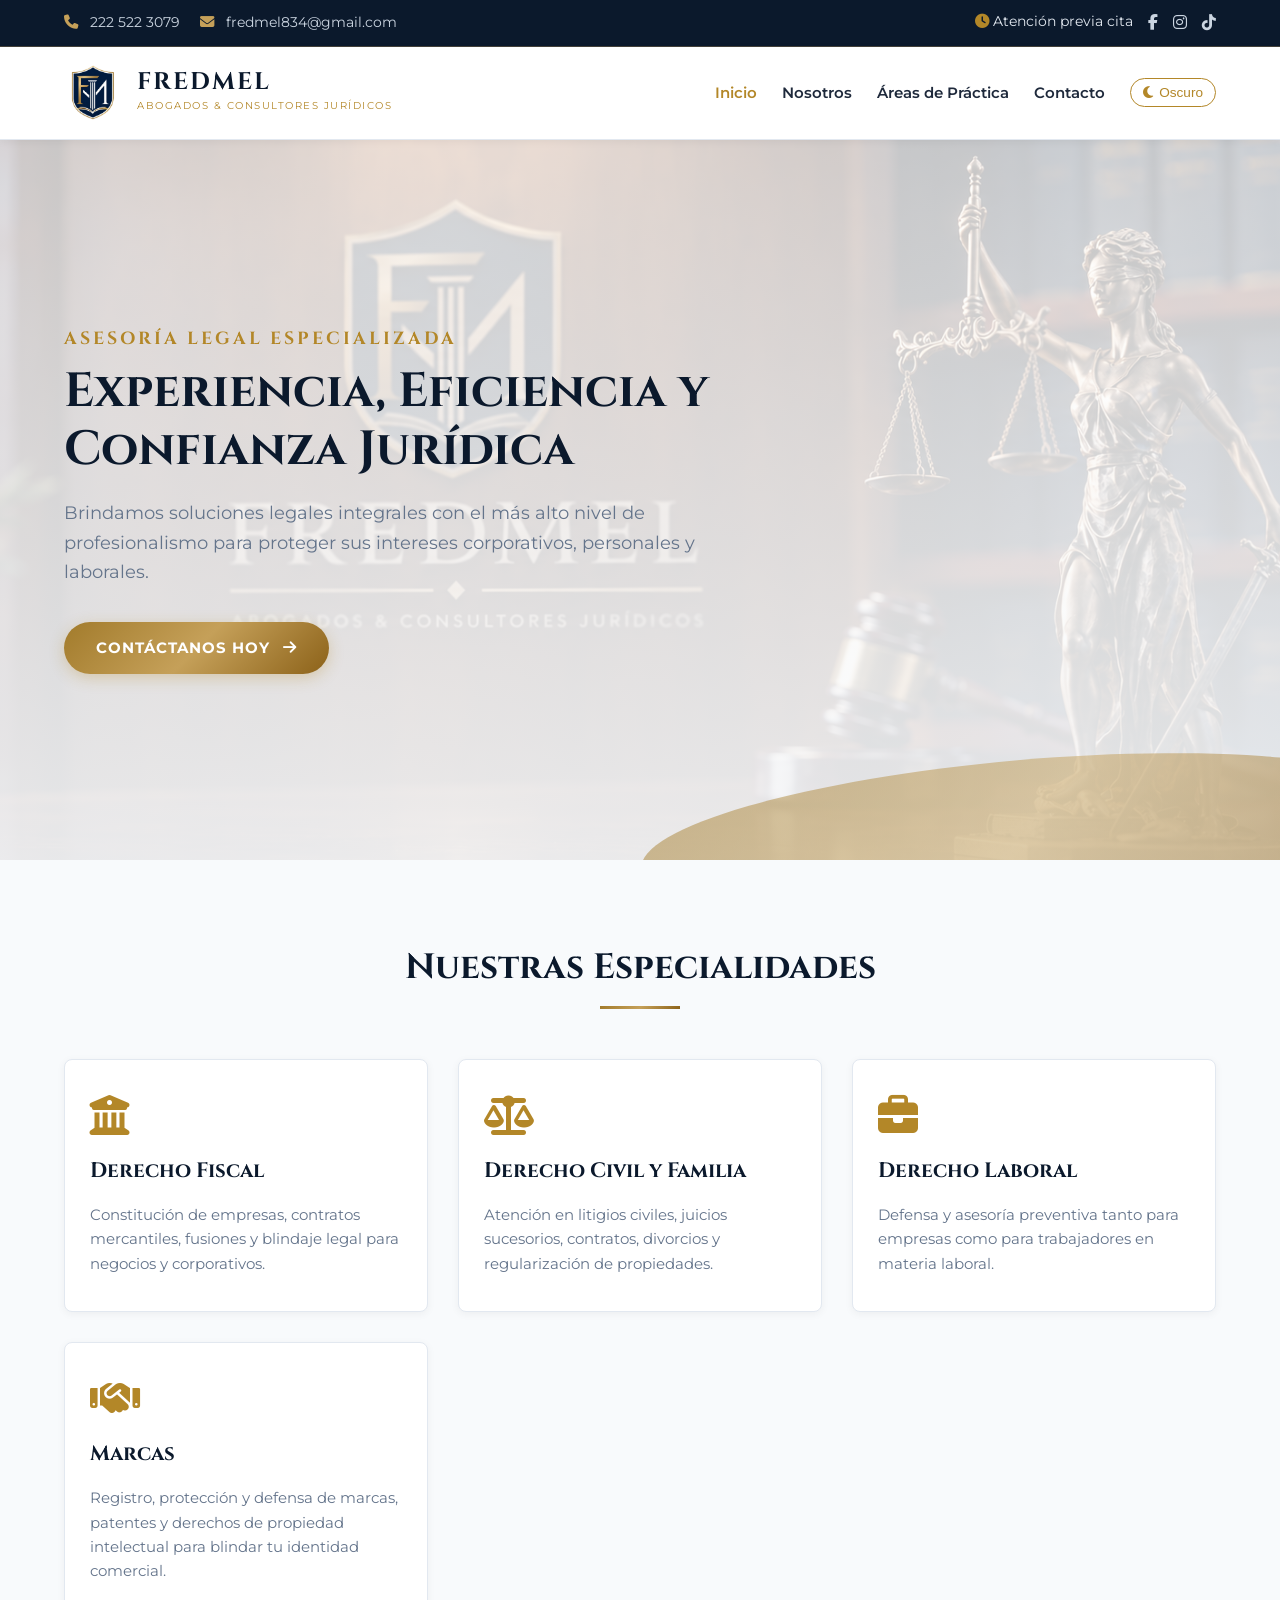
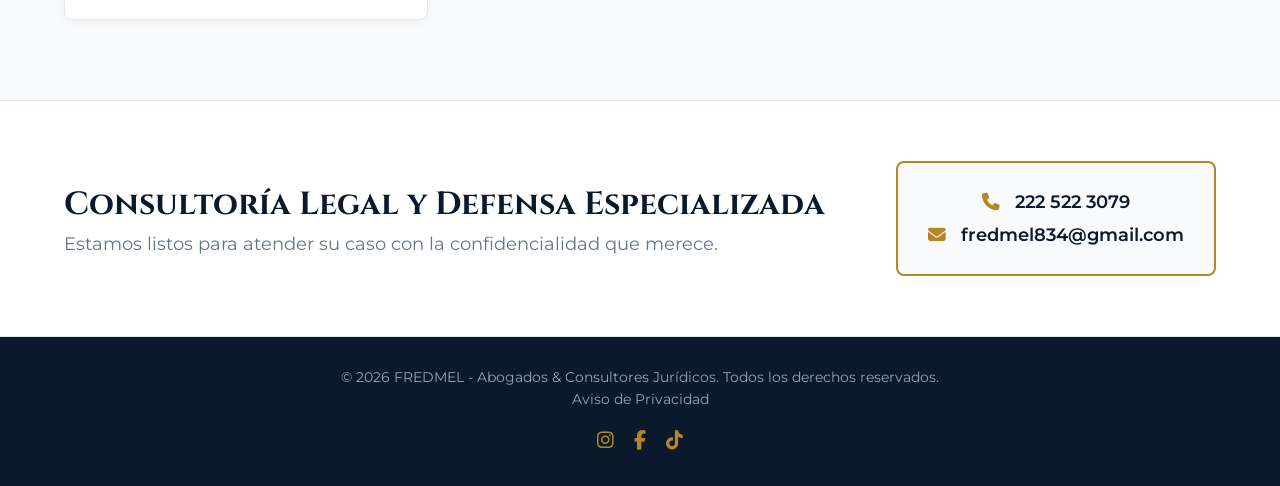
==== index.html @ 98d97430 "Primer commit" ====
<!--
Desarrollado por:
Programador: Rogelio Noriega
Diseño: Rogelio Noriega 
Github: RipRuje13
IG: rip.ruje13
-->
<!DOCTYPE html>
<html lang="es">
<head>
  <meta charset="UTF-8">
  <meta name="viewport" content="width=device-width, initial-scale=1.0">
  <title>FREDMEL | Abogados & Consultores Jurídicos</title>
  <!-- Favicon / Icono de la pestaña -->
<link rel="icon" type="image/png" href="../images/Escudo.png">
  
  <!-- Fuentes de Google Fonts -->
  <link rel="preconnect" href="https://fonts.googleapis.com">
  <link rel="preconnect" href="https://fonts.gstatic.com" crossorigin>
  <link href="https://fonts.googleapis.com/css2?family=Cinzel:wght@500;700&family=Montserrat:wght@300;400;600;700&display=swap" rel="stylesheet">
  
  <!-- Iconos de FontAwesome -->
  <link rel="stylesheet" href="https://cdnjs.cloudflare.com/ajax/libs/font-awesome/6.4.0/css/all.min.css">

  <link rel="stylesheet" href="../css/common.css">
  <link rel="stylesheet" href="../css/index.css">
</head>
<body>

  <!-- Barra Superior Informativa -->
  <div class="top-bar">
    <div class="top-bar-info">
      <a href="tel:2225223079"><i class="fa-solid fa-phone"></i> 222 522 3079</a>
      <a href="mailto:fredmel834@gmail.com"><i class="fa-solid fa-envelope"></i> fredmel834@gmail.com</a>
    </div>
    <div class="top-bar-social">
      <span><i class="fa-solid fa-clock icon-gold"></i> Atención previa cita</span>
      <a href="https://www.facebook.com/profile.php?id=61579245629472" target="_blank" title="Facebook"><i class="fa-brands fa-facebook-f"></i></a>
      <a href="https://www.instagram.com/fredmel834" target="_blank" title="Instagram"><i class="fa-brands fa-instagram"></i></a>
      <a href="https://www.tiktok.com/@fredmel01" target="_blank" title="TikTok"><i class="fa-brands fa-tiktok"></i></a>
    </div>
  </div>

  <!-- Encabezado / Navegación -->
  <header>
    <div class="logo-container">
      <img class="logo-mark" src="/images/Escudo.png" alt="Logotipo FREDMEL">
      <div class="logo-text">
        <h1>FREDMEL</h1>
        <span>Abogados & Consultores Jurídicos</span>
      </div>
    </div>
    <button class="menu-toggle" id="menu-toggle" type="button" aria-expanded="false" aria-controls="primary-nav">
      <i class="fa-solid fa-bars"></i><span>Menú</span>
    </button>
    <nav id="primary-nav">
      <ul>
        <li><a href="index.html" class="active">Inicio</a></li>
        <li><a href="nosotros.html">Nosotros</a></li>
        <li><a href="servicios.html">Áreas de Práctica</a></li>
        <li><a href="contacto.html">Contacto</a></li>
        <!-- Botón para alternar tema Claro/Oscuro -->
        <li>
          <button id="theme-toggle" class="theme-toggle-btn" aria-label="Cambiar modo de color">
            <i class="fa-solid fa-moon"></i> <span id="theme-text">Oscuro</span>
          </button>
        </li>
      </ul>
    </nav>
  </header>

  <!-- Sección Hero -->
  <section class="hero" id="inicio">
    <div class="hero-content scroll-reveal scroll-reveal--hero">
      <p class="hero-subtitle">Asesoría Legal Especializada</p>
      <h2 class="hero-title">Experiencia, Eficiencia y Confianza Jurídica</h2>
      <p class="hero-description">
        Brindamos soluciones legales integrales con el más alto nivel de profesionalismo para proteger sus intereses corporativos, personales y laborales.
      </p>
      <a href="https://wa.me/522225223079" target="_blank" class="btn-gold">
        Contáctanos Hoy <i class="fa-solid fa-arrow-right icon-offset-left"></i>
      </a>
    </div>
  </section>

  <!-- Sección Áreas de Práctica -->
  <section class="services" id="servicios">
    <h2 class="section-title scroll-reveal">Nuestras Especialidades</h2>
    <div class="section-divider scroll-reveal scroll-reveal--divider"></div>

    <div class="services-grid">
      <div class="service-card scroll-reveal scroll-reveal--card">
        <i class="fa-solid fa-building-columns"></i>
        <h3>Derecho Fiscal</h3>
        <p>Constitución de empresas, contratos mercantiles, fusiones y blindaje legal para negocios y corporativos.</p>
      </div>

      <div class="service-card scroll-reveal scroll-reveal--card">
        <i class="fa-solid fa-scale-balanced"></i>
        <h3>Derecho Civil y Familia</h3>
        <p>Atención en litigios civiles, juicios sucesorios, contratos, divorcios y regularización de propiedades.</p>
      </div>

      <div class="service-card scroll-reveal scroll-reveal--card">
        <i class="fa-solid fa-briefcase"></i>
        <h3>Derecho Laboral</h3>
        <p>Defensa y asesoría preventiva tanto para empresas como para trabajadores en materia laboral.</p>
      </div>

      <div class="service-card scroll-reveal scroll-reveal--card">
        <i class="fa-solid fa-handshake"></i>
        <h3>Marcas</h3>
        <p>Registro, protección y defensa de marcas, patentes y derechos de propiedad intelectual para blindar tu identidad comercial.</p>
      </div>
    </div>
  </section>

  <!-- Banner de Llamado a la Acción (CTA) -->
  <section class="cta-banner" id="contacto">
    <div class="cta-text scroll-reveal scroll-reveal--left">
      <h2>Consultoría Legal y Defensa Especializada</h2>
      <p>Estamos listos para atender su caso con la confidencialidad que merece.</p>
    </div>
    <div class="cta-box scroll-reveal scroll-reveal--right">
      <a href="tel:2225223079"><i class="fa-solid fa-phone"></i> 222 522 3079</a>
      <a href="mailto:fredmel834@gmail.com"><i class="fa-solid fa-envelope"></i> fredmel834@gmail.com</a>
    </div>
  </section>

  <!-- Pie de página -->
  <footer>
    <p>&copy; 2026 FREDMEL - Abogados & Consultores Jurídicos. Todos los derechos reservados.</p>
    <p><a href="TyC.html">Aviso de Privacidad</a></p>
    <div class="footer-socials">
      <a href="https://www.instagram.com/fredmel834" aria-label="Instagram"><i class="fa-brands fa-instagram"></i></a>
      <a href="https://www.facebook.com/profile.php?id=61579245629472" aria-label="Facebook"><i class="fa-brands fa-facebook-f"></i></a>
      <a href="https://www.tiktok.com/@fredmel01" aria-label="TikTok"><i class="fa-brands fa-tiktok"></i></a>
    </div>
  </footer>

  <!-- Script para la funcionalidad del Modo Claro / Oscuro -->
  <script>
    const toggleBtn = document.getElementById('theme-toggle');
    const themeText = document.getElementById('theme-text');
    const themeIcon = toggleBtn.querySelector('i');

    // Comprobar preferencia previa
    if (localStorage.getItem('theme') === 'dark') {
      document.body.classList.add('dark-mode');
      themeIcon.className = 'fa-solid fa-sun';
      themeText.textContent = 'Claro';
    }

    toggleBtn.addEventListener('click', () => {
      document.body.classList.toggle('dark-mode');
      const isDark = document.body.classList.contains('dark-mode');

      if (isDark) {
        themeIcon.className = 'fa-solid fa-sun';
        themeText.textContent = 'Claro';
        localStorage.setItem('theme', 'dark');
      } else {
        themeIcon.className = 'fa-solid fa-moon';
        themeText.textContent = 'Oscuro';
        localStorage.setItem('theme', 'light');
      }
    });

    const menuToggle = document.getElementById('menu-toggle');
    const primaryNav = document.getElementById('primary-nav');

    menuToggle.addEventListener('click', () => {
      const isOpen = primaryNav.classList.toggle('menu-open');
      menuToggle.setAttribute('aria-expanded', isOpen);
      menuToggle.querySelector('i').className = isOpen ? 'fa-solid fa-xmark' : 'fa-solid fa-bars';
    });
  </script>

</body>
</html>
---- css/common.css ----
/* ===================================================
   1. VARIABLES Y CONFIGURACIÓN GLOBAL (MODO CLARO POR DEFECTO)
   =================================================== */
:root {
  /* Fondos Claro */
  --bg-primary: #FFFFFF;
  --bg-secondary: #F8FAFC;
  --bg-card: #FFFFFF;
  --bg-topbar: #0B192C; /* Se conserva oscuro en la barra superior para elegancia */
  --header-bg: #FFFFFF;
  
  /* Colores de marca */
  --primary-navy: #0B192C;
  --navy-light: #1E293B;
  --gold-main: #B38728;
  --gold-light: #C5A059;
  --gold-gradient: linear-gradient(135deg, #A27B2B 0%, #C5A059 50%, #8C6219 100%);
  
  /* Textos */
  --text-main: #1E293B;
  --text-muted: #64748B;
  --text-white: #FFFFFF;
  --border-color: #E2E8F0;

  /* Fuentes */
  --font-serif: 'Cinzel', serif;
  --font-sans: 'Montserrat', sans-serif;
  
  /* Sombras */
  --shadow-sm: 0 2px 8px rgba(0,0,0,0.05);
  --shadow-md: 0 4px 20px rgba(0,0,0,0.08);
}

/* Variables para Modo Oscuro opcional */
body.dark-mode {
  --bg-primary: #060E1A;
  --bg-secondary: #0B192C;
  --bg-card: rgba(255, 255, 255, 0.04);
  --bg-topbar: #060E1A;
  --header-bg: #0B192C;
  --text-main: #F8FAFC;
  --text-muted: #94A3B8;
  --border-color: rgba(197, 160, 89, 0.2);
}

* {
  margin: 0;
  padding: 0;
  box-sizing: border-box;
}

body {
  font-family: var(--font-sans);
  background-color: var(--bg-primary);
  color: var(--text-main);
  line-height: 1.6;
  transition: background-color 0.3s ease, color 0.3s ease;
}

a {
  text-decoration: none;
  color: inherit;
}

/* Transición entre páginas al navegar desde el menú. */
@media (prefers-reduced-motion: no-preference) {
  @view-transition {
    navigation: auto;
  }

  html::view-transition-old(root) {
    animation: wipe-out 1.4s ease forwards;
  }

  html::view-transition-new(root) {
    animation: wipe-in 1.4s ease forwards;
  }
}

@keyframes wipe-out {
  from { clip-path: inset(0 0 0 0); }
  to { clip-path: inset(0 0 100% 0); }
}

@keyframes wipe-in {
  from { clip-path: inset(100% 0 0 0); }
  to { clip-path: inset(0 0 0 0); }
}

/* Botón flotante o integrado para alternar tema */
.theme-toggle-btn {
  background: transparent;
  border: 1px solid var(--gold-main);
  color: var(--gold-main);
  padding: 6px 12px;
  border-radius: 20px;
  cursor: pointer;
  font-size: 0.85rem;
  display: flex;
  align-items: center;
  gap: 6px;
  transition: all 0.3s ease;
}

.theme-toggle-btn:hover {
  background-color: var(--gold-main);
  color: #FFF;
}

/* Utilidades */
.icon-gold { color: var(--gold-main); }
.icon-offset-left { margin-left: 8px; }
.icon-large { font-size: 1.3rem; }
.text-muted { color: var(--text-muted); }
.mb-20 { margin-bottom: 20px; }
.grid-single-column { grid-template-columns: 1fr; }
---- css/index.css ----
/* ===================================================
   2. BARRA DE CONTACTO RÁPIDO Y NAVEGACIÓN
   =================================================== */
.top-bar {
  background-color: var(--bg-topbar);
  padding: 10px 5%;
  display: flex;
  justify-content: space-between;
  align-items: center;
  font-size: 0.9rem;
  color: #E2E8F0;
  border-bottom: 1px solid rgba(197, 160, 89, 0.3);
}

.top-bar-info {
  display: flex;
  gap: 20px;
}

.top-bar-info a {
  color: #CBD5E1;
  transition: color 0.3s;
}

.top-bar-info a:hover {
  color: var(--gold-light);
}

.top-bar-info i {
  color: var(--gold-light);
  margin-right: 8px;
}

.top-bar-social {
  display: flex;
  gap: 15px;
}

.top-bar-social a {
  color: #CBD5E1;
  font-size: 1rem;
  transition: color 0.3s;
}

.top-bar-social a:hover {
  color: var(--gold-light);
}

header {
  background-color: var(--header-bg);
  padding: 15px 5%;
  display: flex;
  justify-content: space-between;
  align-items: center;
  position: sticky;
  top: 0;
  z-index: 1000;
  box-shadow: var(--shadow-sm);
  border-bottom: 1px solid var(--border-color);
}

.logo-container {
  display: flex;
  align-items: center;
  gap: 15px;
}

.logo-mark {
  width: 58px;
  height: 62px;
  object-fit: contain;
  flex-shrink: 0;
  display: block;
}

.logo-text h1 {
  font-family: var(--font-serif);
  font-size: 1.5rem;
  letter-spacing: 2px;
  color: var(--primary-navy);
  line-height: 1;
}

body.dark-mode .logo-text h1 {
  color: #FFFFFF;
}

.logo-text span {
  font-size: 0.65rem;
  letter-spacing: 1.5px;
  color: var(--gold-main);
  text-transform: uppercase;
  display: block;
  margin-top: 4px;
}

nav ul {
  display: flex;
  list-style: none;
  gap: 25px;
  align-items: center;
}

nav a {
  font-size: 0.95rem;
  font-weight: 600;
  color: var(--text-main);
  transition: color 0.3s;
}

nav a:hover, nav a.active {
  color: var(--gold-main);
}

.menu-toggle {
  display: none;
  align-items: center;
  gap: 8px;
  background: transparent;
  border: 1px solid var(--gold-main);
  border-radius: 6px;
  color: var(--gold-main);
  cursor: pointer;
  font: 600 0.85rem var(--font-sans);
  padding: 9px 12px;
}

/* ===================================================
   3. SECCIÓN HERO (PRINCIPAL)
   =================================================== */
.hero {
  position: relative;
  min-height: 80vh;
  /* Superposición clara con filtro sutil para asegurar contraste con el texto */
  background: linear-gradient(rgba(255, 255, 255, 0.767), rgba(248, 250, 252, 0.92)), 
              url('/images/Fondo.png') center/cover;
  display: flex;
  align-items: center;
  padding: 0 5%;
  overflow: hidden;
}

body.dark-mode .hero {
  background: linear-gradient(rgba(11, 25, 44, 0.88), rgba(6, 14, 26, 0.95)), 
              url('/images/Fondo.png') center/cover;
}

.hero::after {
  content: '';
  position: absolute;
  bottom: -50px;
  right: -10%;
  width: 60%;
  height: 150px;
  background: var(--gold-gradient);
  border-radius: 50%;
  transform: rotate(-5deg);
  opacity: 0.5;
  z-index: 1;
}

.hero-content {
  max-width: 650px;
  z-index: 2;
}

.hero-subtitle {
  color: var(--gold-main);
  font-family: var(--font-serif);
  font-size: 1.1rem;
  letter-spacing: 3px;
  margin-bottom: 10px;
  font-weight: 700;
  text-transform: uppercase;
}

.hero-title {
  font-family: var(--font-serif);
  font-size: 3rem;
  line-height: 1.2;
  margin-bottom: 20px;
  font-weight: 700;
  color: var(--primary-navy);
}

body.dark-mode .hero-title {
  color: #FFFFFF;
}

.hero-description {
  color: var(--text-muted);
  font-size: 1.15rem;
  margin-bottom: 35px;
}

.btn-gold {
  display: inline-block;
  background: var(--gold-gradient);
  color: #FFFFFF;
  padding: 14px 32px;
  font-weight: 700;
  border-radius: 30px;
  font-size: 0.95rem;
  letter-spacing: 1px;
  text-transform: uppercase;
  box-shadow: 0 4px 15px rgba(179, 135, 40, 0.3);
  transition: transform 0.3s, box-shadow 0.3s;
}

.btn-gold:hover {
  transform: translateY(-3px);
  box-shadow: 0 6px 20px rgba(179, 135, 40, 0.5);
}

/* ===================================================
   4. SECCIÓN ÁREAS DE PRÁCTICA (SERVICIOS)
   =================================================== */
.services {
  padding: 80px 5%;
  background-color: var(--bg-secondary);
  text-align: center;
  position: relative;
}

.section-title {
  font-family: var(--font-serif);
  font-size: 2.2rem;
  color: var(--primary-navy);
  margin-bottom: 10px;
}

body.dark-mode .section-title {
  color: #FFFFFF;
}

.section-divider {
  width: 80px;
  height: 3px;
  background: var(--gold-gradient);
  margin: 0 auto 50px auto;
}

/* ===================================================
   4. ANIMACIONES VINCULADAS AL SCROLL
   Cada elemento progresa conforme entra en el viewport.
   =================================================== */
@supports (animation-timeline: view()) {
  .scroll-reveal {
    animation: reveal-on-scroll 0.8s both ease-out;
    animation-timeline: view();
    animation-range: entry 10% cover 35%;
  }

  .scroll-reveal--left {
    animation-name: reveal-from-left;
  }

  .scroll-reveal--right {
    animation-name: reveal-from-right;
  }

  .scroll-reveal--hero {
    animation-range: entry 0% cover 45%;
  }

  .scroll-reveal--divider {
    animation-range: entry 20% cover 45%;
  }

  .service-card:nth-child(2) { animation-range: entry 15% cover 40%; }
  .service-card:nth-child(3) { animation-range: entry 20% cover 45%; }
  .service-card:nth-child(4) { animation-range: entry 25% cover 50%; }
}

@keyframes reveal-on-scroll {
  from {
    opacity: 0;
    translate: 0 32px;
  }
  to {
    opacity: 1;
    translate: 0;
  }
}

@keyframes reveal-from-left {
  from {
    opacity: 0;
    translate: -36px 0;
  }
  to {
    opacity: 1;
    translate: 0;
  }
}

@keyframes reveal-from-right {
  from {
    opacity: 0;
    translate: 36px 0;
  }
  to {
    opacity: 1;
    translate: 0;
  }
}

@media (prefers-reduced-motion: reduce) {
  .scroll-reveal {
    animation: none !important;
  }
}

.services-grid {
  display: grid;
  grid-template-columns: repeat(auto-fit, minmax(280px, 1fr));
  gap: 30px;
}

.service-card {
  background: var(--bg-card);
  border: 1px solid var(--border-color);
  border-radius: 8px;
  padding: 35px 25px;
  text-align: left;
  box-shadow: var(--shadow-sm);
  transition: all 0.3s ease;
}

.service-card:hover {
  border-color: var(--gold-main);
  transform: translateY(-5px);
  box-shadow: var(--shadow-md);
}

.service-card i {
  font-size: 2.5rem;
  color: var(--gold-main);
  margin-bottom: 20px;
}

.service-card h3 {
  font-family: var(--font-serif);
  font-size: 1.3rem;
  color: var(--primary-navy);
  margin-bottom: 15px;
}

body.dark-mode .service-card h3 {
  color: #FFFFFF;
}

.service-card p {
  color: var(--text-muted);
  font-size: 0.95rem;
}

/* ===================================================
   5. BANNER DE LLAMADO A LA ACCIÓN (CTA)
   =================================================== */
.cta-banner {
  padding: 60px 5%;
  background-color: var(--bg-primary);
  border-top: 1px solid var(--border-color);
  border-bottom: 1px solid var(--border-color);
  display: flex;
  justify-content: space-between;
  align-items: center;
  flex-wrap: wrap;
  gap: 30px;
}

.cta-text h2 {
  font-family: var(--font-serif);
  font-size: 2rem;
  color: var(--primary-navy);
}

body.dark-mode .cta-text h2 {
  color: var(--gold-main);
}

.cta-text p {
  color: var(--text-muted);
  font-size: 1.1rem;
}

.cta-box {
  border: 2px solid var(--gold-main);
  padding: 20px 30px;
  border-radius: 8px;
  background-color: var(--bg-secondary);
  text-align: center;
}

.cta-box a {
  display: block;
  color: var(--primary-navy);
  font-weight: 600;
  font-size: 1.1rem;
  margin: 5px 0;
}

body.dark-mode .cta-box a {
  color: #FFFFFF;
}

.cta-box i {
  color: var(--gold-main);
  margin-right: 10px;
}

/* ===================================================
   6. PIE DE PÁGINA (FOOTER)
   =================================================== */
footer {
  background-color: var(--bg-topbar);
  padding: 30px 5%;
  text-align: center;
  color: #94A3B8;
  font-size: 0.85rem;
}

.footer-socials {
  margin-top: 15px;
  display: flex;
  justify-content: center;
  gap: 20px;
}

.footer-socials a {
  color: var(--gold-main);
  font-size: 1.2rem;
  transition: color 0.3s;
}

.footer-socials a:hover {
  color: #FFFFFF;
}

/* Adaptabilidad Móvil */
@media (max-width: 768px) {
  .top-bar { display: none; }
  .menu-toggle { display: flex; }
  header { padding: 12px 5%; }
  .logo-mark { width: 46px; height: 50px; }
  .logo-text h1 { font-size: 1.2rem; }
  .logo-text span { font-size: 0.52rem; letter-spacing: 1px; }
  nav {
    display: none;
    position: absolute;
    top: 100%;
    left: 0;
    width: 100%;
    padding: 8px 5% 16px;
    background: var(--header-bg);
    border-bottom: 1px solid var(--border-color);
    box-shadow: var(--shadow-md);
  }
  nav.menu-open { display: block; }
  nav ul { display: flex; flex-direction: column; align-items: stretch; gap: 0; }
  nav li { width: 100%; }
  nav a { display: block; padding: 12px 4px; border-bottom: 1px solid var(--border-color); }
  nav li:last-child { padding-top: 14px; }
  .theme-toggle-btn { width: 100%; justify-content: center; }
  .hero-title { font-size: 2.2rem; }
  .cta-banner { text-align: center; justify-content: center; }
}
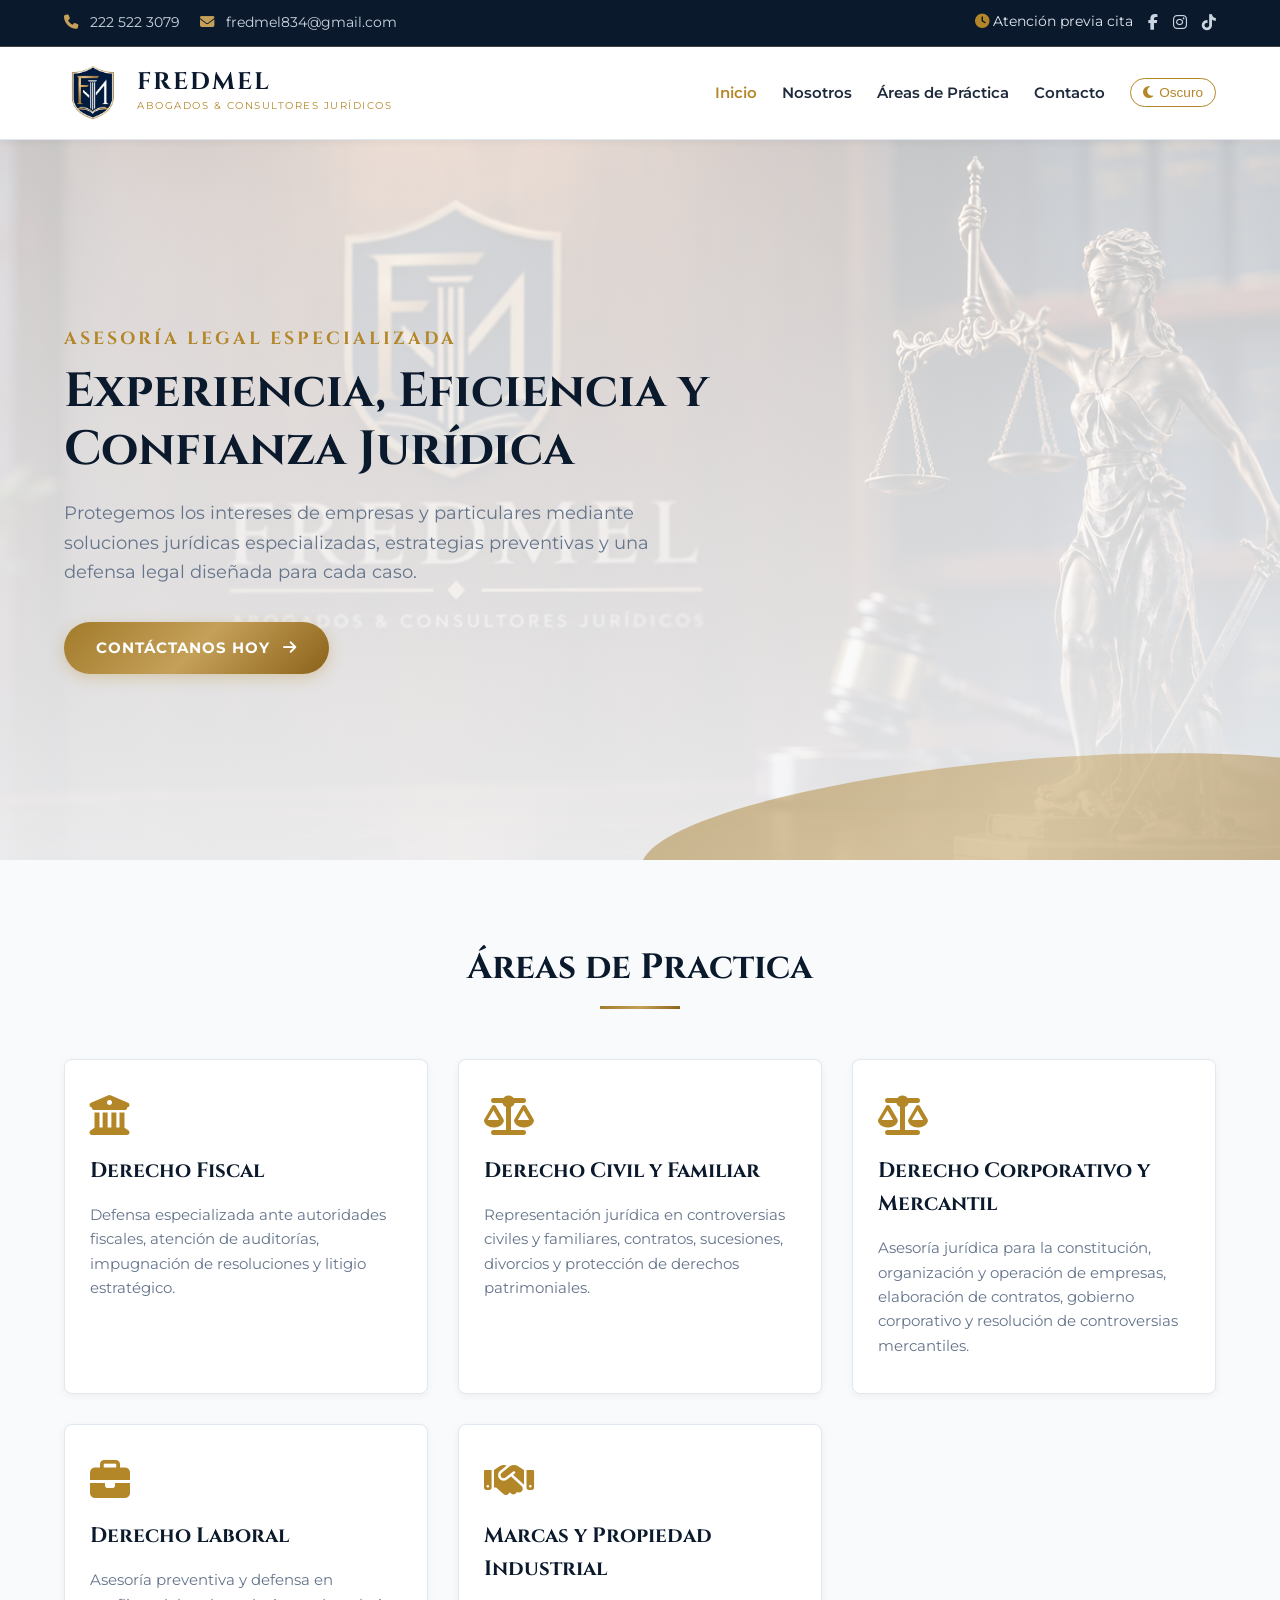
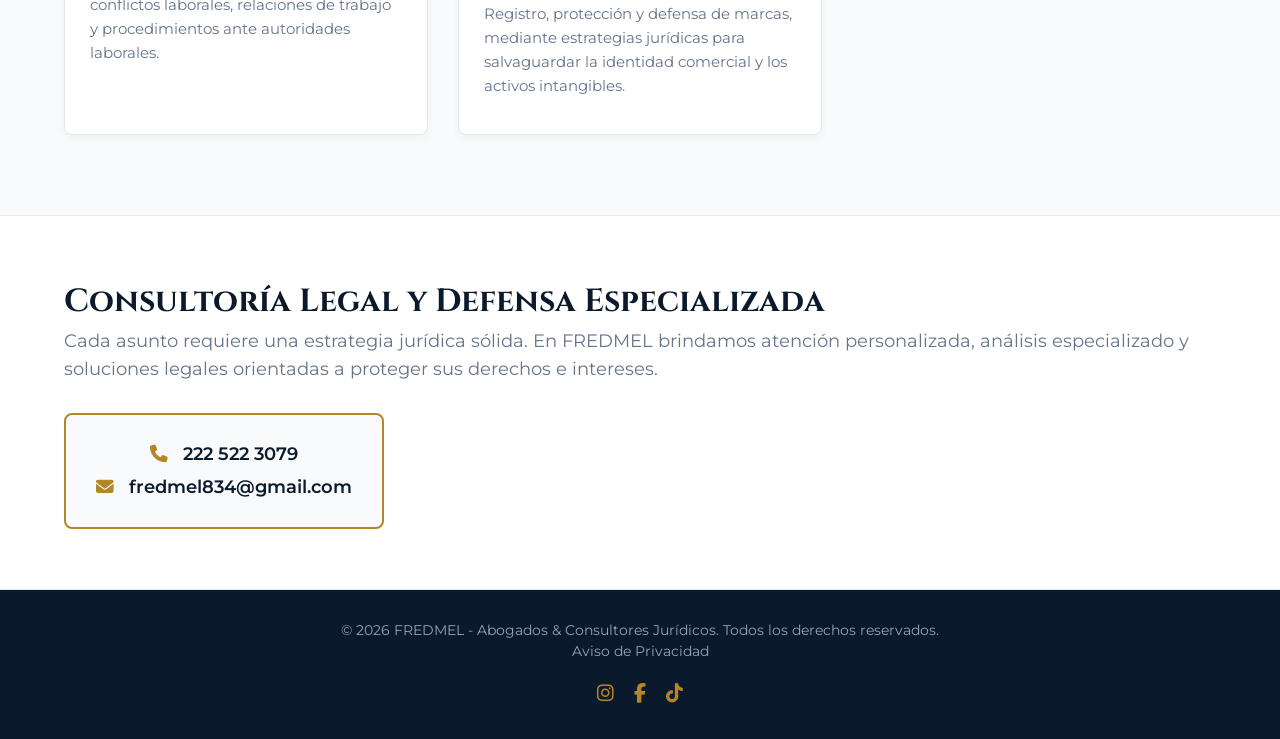
==== commit 8ed1b1e5: "Actualizar paginas Servicios, index y nosotros" ====
--- a/index.html
+++ b/index.html
@@ -75,8 +75,7 @@
       <p class="hero-subtitle">Asesoría Legal Especializada</p>
       <h2 class="hero-title">Experiencia, Eficiencia y Confianza Jurídica</h2>
       <p class="hero-description">
-        Brindamos soluciones legales integrales con el más alto nivel de profesionalismo para proteger sus intereses corporativos, personales y laborales.
-      </p>
+Protegemos los intereses de empresas y particulares mediante soluciones jurídicas especializadas, estrategias preventivas y una defensa legal diseñada para cada caso.      </p>
       <a href="https://wa.me/522225223079" target="_blank" class="btn-gold">
         Contáctanos Hoy <i class="fa-solid fa-arrow-right icon-offset-left"></i>
       </a>
@@ -85,32 +84,38 @@
 
   <!-- Sección Áreas de Práctica -->
   <section class="services" id="servicios">
-    <h2 class="section-title scroll-reveal">Nuestras Especialidades</h2>
+    <h2 class="section-title scroll-reveal">Áreas de Practica</h2>
     <div class="section-divider scroll-reveal scroll-reveal--divider"></div>
 
     <div class="services-grid">
       <div class="service-card scroll-reveal scroll-reveal--card">
         <i class="fa-solid fa-building-columns"></i>
         <h3>Derecho Fiscal</h3>
-        <p>Constitución de empresas, contratos mercantiles, fusiones y blindaje legal para negocios y corporativos.</p>
+        <p>Defensa especializada ante autoridades fiscales, atención de auditorías, impugnación de resoluciones y litigio estratégico.</p>
       </div>
 
       <div class="service-card scroll-reveal scroll-reveal--card">
         <i class="fa-solid fa-scale-balanced"></i>
-        <h3>Derecho Civil y Familia</h3>
-        <p>Atención en litigios civiles, juicios sucesorios, contratos, divorcios y regularización de propiedades.</p>
+        <h3>Derecho Civil y Familiar</h3>
+        <p>Representación jurídica en controversias civiles y familiares, contratos, sucesiones, divorcios y protección de derechos patrimoniales.</p>
+      </div>
+
+      <div class="service-card scroll-reveal scroll-reveal--card">
+        <i class="fa-solid fa-scale-balanced"></i>
+        <h3>Derecho Corporativo y Mercantil</h3>
+        <p>Asesoría jurídica para la constitución, organización y operación de empresas, elaboración de contratos, gobierno corporativo y resolución de controversias mercantiles.</p>
       </div>
 
       <div class="service-card scroll-reveal scroll-reveal--card">
         <i class="fa-solid fa-briefcase"></i>
         <h3>Derecho Laboral</h3>
-        <p>Defensa y asesoría preventiva tanto para empresas como para trabajadores en materia laboral.</p>
+        <p>Asesoría preventiva y defensa en conflictos laborales, relaciones de trabajo y procedimientos ante autoridades laborales.</p>
       </div>
 
       <div class="service-card scroll-reveal scroll-reveal--card">
         <i class="fa-solid fa-handshake"></i>
-        <h3>Marcas</h3>
-        <p>Registro, protección y defensa de marcas, patentes y derechos de propiedad intelectual para blindar tu identidad comercial.</p>
+        <h3>Marcas y Propiedad Industrial</h3>
+        <p>Registro, protección y defensa de marcas, mediante estrategias jurídicas para salvaguardar la identidad comercial y los activos intangibles.</p>
       </div>
     </div>
   </section>
@@ -119,7 +124,7 @@
   <section class="cta-banner" id="contacto">
     <div class="cta-text scroll-reveal scroll-reveal--left">
       <h2>Consultoría Legal y Defensa Especializada</h2>
-      <p>Estamos listos para atender su caso con la confidencialidad que merece.</p>
+      <p>Cada asunto requiere una estrategia jurídica sólida. En FREDMEL brindamos atención personalizada, análisis especializado y soluciones legales orientadas a proteger sus derechos e intereses.</p>
     </div>
     <div class="cta-box scroll-reveal scroll-reveal--right">
       <a href="tel:2225223079"><i class="fa-solid fa-phone"></i> 222 522 3079</a>
